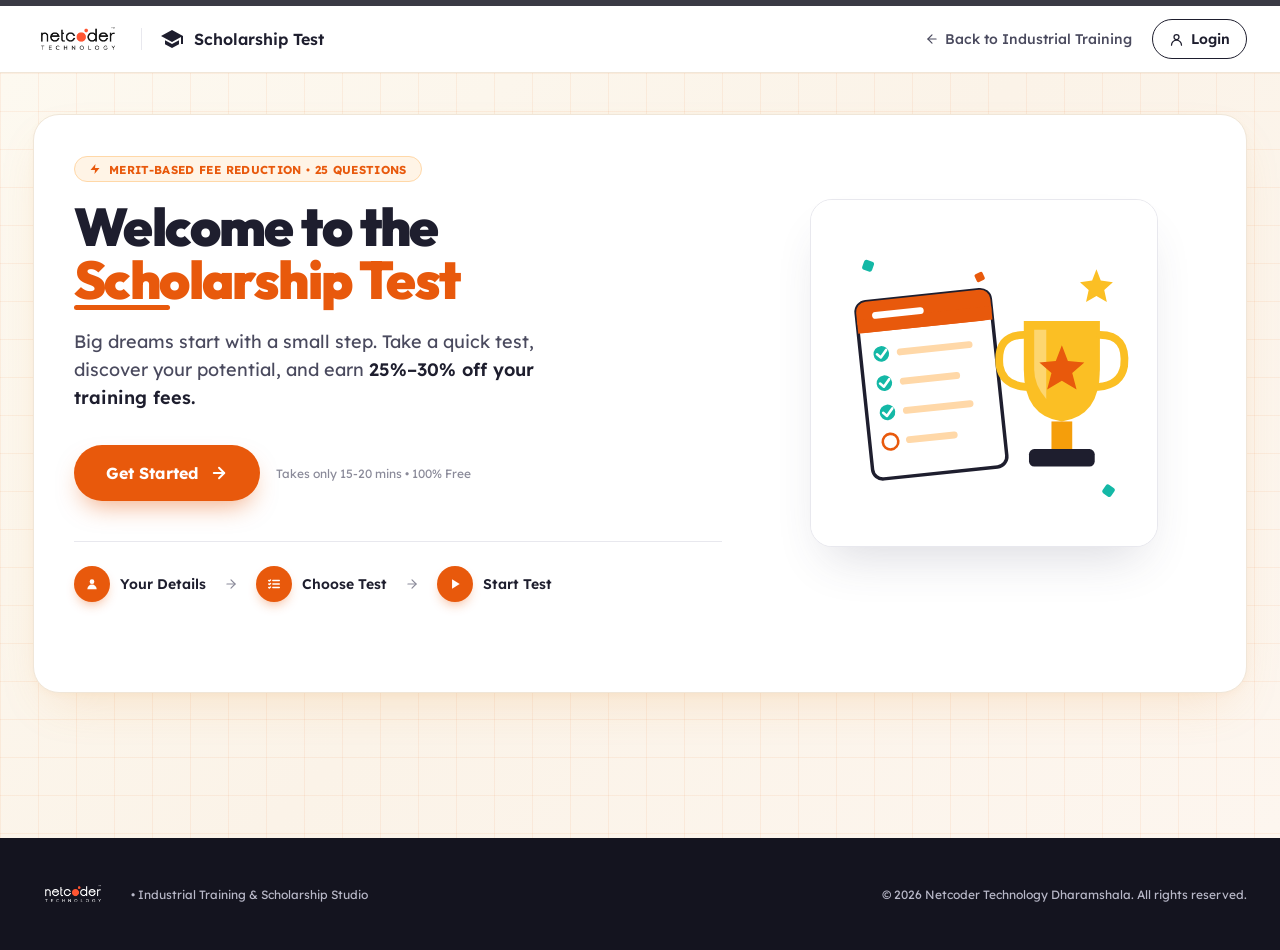
==== index.html @ 43e9c065 "12 nov" ====
<!DOCTYPE html>
<html lang="en">
<head>
  <meta charset="UTF-8" />
  <meta name="viewport" content="width=device-width, initial-scale=1" />
  <title>Scholarship Test — Netcoder Technology</title>
  <link rel="stylesheet" href="style.css" />
  <link rel="preconnect" href="https://fonts.googleapis.com" />
  <link rel="preconnect" href="https://fonts.gstatic.com" crossorigin />
  <link
    href="https://fonts.googleapis.com/css2?family=Lexend:wght@300;400;500;600;700&family=Outfit:wght@700;800;900&display=swap"
    rel="stylesheet"
  />
</head>
<body>

  <!-- ===================== TOP NAVBAR ===================== -->
  <nav class="nav">
    <div class="container nav-inner">

      <!-- Left side: logo + page title -->
      <div class="nav-left">
        <!-- LOGO: put your netcoder logo here, e.g. <img src="logo.png" alt="Netcoder" /> -->
        <span class="logo-box">
          <img src="./img/logo.png" alt="">
        </span>

        <span class="divider"></span>

        <a href="#" class="page-title">
          <svg viewBox="0 0 24 24" fill="currentColor">
            <path d="M12 3 1 9l11 6 9-4.91V17h2V9L12 3z" />
            <path d="M5 13.18v4L12 21l7-3.82v-4L12 17l-7-3.82z" />
          </svg>
          Scholarship Test
        </a>
      </div>

      <!-- Right side: back link + login button -->
      <div class="nav-right">
        <a href="#" class="back-link">
          <svg viewBox="0 0 24 24" fill="none" stroke="currentColor" stroke-width="2" stroke-linecap="round" stroke-linejoin="round">
            <path d="M19 12H5" />
            <path d="m12 19-7-7 7-7" />
          </svg>
          <span>Back to Industrial Training</span>
        </a>

        <a href="#" class="login-btn">
          <svg viewBox="0 0 24 24" fill="none" stroke="currentColor" stroke-width="2" stroke-linecap="round" stroke-linejoin="round">
            <circle cx="12" cy="8" r="4" />
            <path d="M4 21a8 8 0 0 1 16 0" />
          </svg>
          Login
        </a>
      </div>

    </div>
  </nav>

  <!-- ===================== HERO SECTION ===================== -->
  <section class="hero-section">
    <div class="container">
      <div class="hero-card">

        <!-- Left column: text content -->
        <div class="container1">

          <span class="badge">
            <svg viewBox="0 0 24 24" fill="currentColor">
              <path d="M13 2 3 14h9l-1 8 10-12h-9l1-8z" />
            </svg>
            Merit-based fee reduction • 25 questions
          </span>

          <h1 class="heading">
            Welcome to the<br />
            <span class="heading-orange">Scholarship Test</span>
          </h1>

          <p class="subtext">
           Big dreams start with a small step. Take a quick test, discover your potential,
            and earn <strong>25%–30% off your training fees.</strong> 
          </p>

          <div class="button-row">
           <a href="details.html" class="main-button">
  Get Started
  <svg viewBox="0 0 24 24" fill="none" stroke="currentColor" stroke-width="2.5" stroke-linecap="round" stroke-linejoin="round">
    <path d="M5 12h14" />
    <path d="m12 5 7 7-7 7" />
  </svg>
</a>
            <span class="small-note">Takes only 15-20 mins • 100% Free</span>
          </div>

          <hr class="line" />

          <!-- 3 steps -->
          <div class="steps">
            <div class="step">
              <span class="step-icon">
                <svg viewBox="0 0 24 24" fill="currentColor">
                  <circle cx="12" cy="8" r="4" />
                  <path d="M4 21a8 8 0 0 1 16 0z" />
                </svg>
              </span>
              Your Details
            </div>

            <span class="step-arrow">
              <svg viewBox="0 0 24 24" fill="none" stroke="currentColor" stroke-width="2" stroke-linecap="round" stroke-linejoin="round">
                <path d="M5 12h14" />
                <path d="m12 5 7 7-7 7" />
              </svg>
            </span>

            <div class="step">
              <span class="step-icon">
                <svg viewBox="0 0 24 24" fill="none" stroke="currentColor" stroke-width="2.5" stroke-linecap="round" stroke-linejoin="round">
                  <path d="M10 6h11" />
                  <path d="M10 12h11" />
                  <path d="M10 18h11" />
                  <path d="m3 6 1 1 2-2" />
                  <path d="m3 12 1 1 2-2" />
                  <path d="m3 18 1 1 2-2" />
                </svg>
              </span>
              Choose Test
            </div>

            <span class="step-arrow">
              <svg viewBox="0 0 24 24" fill="none" stroke="currentColor" stroke-width="2" stroke-linecap="round" stroke-linejoin="round">
                <path d="M5 12h14" />
                <path d="m12 5 7 7-7 7" />
              </svg>
            </span>

            <div class="step">
              <span class="step-icon">
                <svg viewBox="0 0 24 24" fill="currentColor">
                  <path d="M7 4v16l13-8z" />
                </svg>
              </span>
              Start Test
            </div>
          </div>

        </div>

        <!-- Right column: girl image -->
        <div class="container2">
          <div class="image-box">
           <img src="./img/s4.svg" alt="">
          </div>
        </div>

      </div>
    </div>
  </section>

  <!-- ===================== FOOTER ===================== -->
  <footer class="footer">
  <div class="container footer-inner">
    <div class="footer-left">
      <!-- FOOTER LOGO -->
      <span class="logo-box small">
        <img src="./img/logo2.png" alt="Netcoder Technology" />
      </span>
      <span>• Industrial Training &amp; Scholarship Studio</span>
    </div>
    <span>© 2026 Netcoder Technology Dharamshala. All rights reserved.</span>
  </div>
</footer>

  <script src="script_v2.js"></script>
</body>
</html>
---- style.css ----
/* ============================================
   Scholarship Test page — simple version
   Class names are plain English so the file
   is easy to read and edit.
   ============================================ */

/* ---------- Basic setup ---------- */
* {
  margin: 0;
  padding: 0;
  box-sizing: border-box;
}

body {
  font-family: "Lexend", system-ui, sans-serif;
  color: #1e1e2e;
  background: linear-gradient(135deg, #fdf9f0 0%, #fbf3e8 50%, #fdf6ef 100%);
  border-top: 6px solid #3a3a44;
  min-height: 100vh;
  display: flex;
  flex-direction: column;
  -webkit-font-smoothing: antialiased;
}

/* Reusable centered container */
.container {
  width: 100%;
  max-width: 1262px;
  margin: 0 auto;
  padding: 0 24px;
}

/* ---------- Top navbar ---------- */
.nav {
  background: #ffffff;
  border-bottom: 1px solid #f0e6d8;
}

.nav-inner {
  height: 66px;
  display: flex;
  align-items: center;
  justify-content: space-between;
}

.nav-left {
  display: flex;
  align-items: center;
  gap: 18px;
}

/* Empty box where your logo will go */
.logo-box {
  width: 90px;
  height: 52px;
  display: block;
}

.logo-box img {
  width: 100%;
  height: 100%;
  object-fit: contain;
}

.main-button {
  text-decoration: none;
  /* baaki jo pehle se likha hai wahi rehne do */
}

.logo-box.small {
  width: 80px;
  height: 30px;
}

.divider {
  width: 1px;
  height: 22px;
  background: #e8e8ee;
}

.page-title {
  display: flex;
  align-items: center;
  gap: 10px;
  font-weight: 600;
  font-size: 16px;
  color: #1e1e2e;
  text-decoration: none;
}

.page-title svg {
  width: 24px;
  height: 24px;
}

.nav-right {
  display: flex;
  align-items: center;
  gap: 20px;
}

.back-link {
  display: inline-flex;
  align-items: center;
  gap: 6px;
  font-size: 14px;
  font-weight: 500;
  color: #4a4a5e;
  text-decoration: none;
  transition: color 0.2s;
}

.back-link:hover {
  color: #e8590c;
}

.back-link svg {
  width: 14px;
  height: 14px;
}

.login-btn {
  display: inline-flex;
  align-items: center;
  gap: 7px;
  height: 40px;
  padding: 0 16px;
  border: 1px solid #1e1e2e;
  border-radius: 999px;
  background: transparent;
  color: #1e1e2e;
  font-size: 14px;
  font-weight: 600;
  text-decoration: none;
  transition: background 0.2s, color 0.2s;
}

.login-btn:hover {
  background: #e8590c;
  color: #ffffff;
  border: none;
}

.login-btn svg {
  width: 15px;
  height: 15px;
}

/* ---------- Hero section ---------- */
.hero-section {
  flex: 1;
  padding: 41px 0 145px;
  background-color: #fdf6ef;
  background-image:
    linear-gradient(rgba(232, 89, 12, 0.07) 1px, transparent 1px),
    linear-gradient(90deg, rgba(232, 89, 12, 0.07) 1px, transparent 1px),
    linear-gradient(135deg, #fdf9f0 0%, #fbf3e8 50%, #fdf6ef 100%);
  background-size: 38px 38px, 38px 38px, 100% 100%;
}

/* The big white card in the middle */
.hero-card {
  background: #ffffff;
  border-radius: 26px;
  border: 1px solid #f0e6d8;
  box-shadow: 0 20px 50px -20px rgba(230, 150, 60, 0.25),
    0 2px 6px rgba(230, 150, 60, 0.06);
  padding: 41px 40px 90px;
  display: grid;
  grid-template-columns: minmax(0, 648px) 1fr;
  gap: 40px;
  align-items: start;
}

/* Left column */
.container1 {
  min-width: 0;
}

/* Small orange pill at the top */
.badge {
  display: inline-flex;
  align-items: center;
  gap: 8px;
  height: 26px;
  padding: 0 14px;
  border: 1px solid #ffd8a8;
  border-radius: 999px;
  background: #fff4e6;
  color: #e8590c;
  font-size: 11.5px;
  font-weight: 700;
  letter-spacing: 0.03em;
  text-transform: uppercase;
}

.badge svg {
  width: 12px;
  height: 12px;
}

/* Big heading */
.heading {
  margin-top: 18px;
  font-family: "Outfit", system-ui, sans-serif;
  font-weight: 900;
  font-size: 53px;
  line-height: 1;
  letter-spacing: -0.03em;
  color: #1e1e2e;
}

.heading-orange {
  position: relative;
  display: inline-block;
  color: #e8590c;
}

/* Small orange underline below "Scholarship Test" */
.heading-orange::after {
  content: "";
  position: absolute;
  left: 0;
  bottom: -4px;
  width: 96px;
  height: 5px;
  border-radius: 3px;
  background: #e8590c;
}

/* Paragraph under the heading */
.subtext {
  margin-top: 22px;
  max-width: 490px;
  font-size: 18px;
  line-height: 1.56;
  color: #4a4a5e;
}

.subtext strong {
  color: #1e1e2e;
  font-weight: 600;
}

/* Button + small note row */
.button-row {
  margin-top: 33px;
  display: flex;
  align-items: center;
  gap: 16px;
  flex-wrap: wrap;
}

.main-button {
  display: inline-flex;
  align-items: center;
  gap: 12px;
  height: 56px;
  padding: 0 32px;
  border: 0;
  border-radius: 999px;
  background: #e8590c;
  color: #ffffff;
  font-family: "Lexend", system-ui, sans-serif;
  font-size: 16px;
  font-weight: 700;
  cursor: pointer;
  box-shadow: 0 12px 24px -8px rgba(232, 89, 12, 0.5);
  transition: transform 0.2s, box-shadow 0.2s, background 0.2s;
}

.main-button:hover {
  transform: translateY(-2px);
  background: #d9480f;
  box-shadow: 0 16px 30px -8px rgba(232, 89, 12, 0.6);
}

.main-button svg {
  width: 18px;
  height: 18px;
  transition: transform 0.2s;
}

.main-button:hover svg {
  transform: translateX(3px);
}

.small-note {
  font-size: 12px;
  color: #8a8a99;
}

/* Thin divider line */
.line {
  margin: 40px 0 24px;
  height: 1px;
  background: #e8e8ee;
  border: 0;
}

/* 3 steps row */
.steps {
  display: flex;
  align-items: center;
  flex-wrap: wrap;
  gap: 18px;
}

.step {
  display: flex;
  align-items: center;
  gap: 10px;
  font-size: 14px;
  font-weight: 600;
  color: #1e1e2e;
}

.step-icon {
  width: 36px;
  height: 36px;
  border-radius: 50%;
  display: grid;
  place-items: center;
  background: #e8590c;
  color: #ffffff;
  box-shadow: 0 6px 12px -4px rgba(232, 89, 12, 0.45);
}

.step-icon svg {
  width: 14px;
  height: 14px;
}

.step-arrow {
  color: #8a8a99;
  display: flex;
}

.step-arrow svg {
  width: 14px;
  height: 14px;
}

/* Right column: girl image */
.container2 {
  display: flex;
  justify-content: center;
  padding-top: 43px;
}

.image-box {
  width: 348px;
  height: 348px;
  border-radius: 22px;
  background: #ffffff;
  border: 1px solid #e8e8ee;
  box-shadow: 0 25px 50px -18px rgba(60, 60, 90, 0.2);
  overflow: hidden;
  display: grid;
  place-items: center;
}

.image-box img {
  width: 100%;
  height: 100%;
  object-fit: contain;
}

/* ---------- Footer ---------- */
.footer {
  background: #14141f;
  color: #b8b8c8;
}

.footer-inner {
  height: 112px;
  display: flex;
  align-items: center;
  justify-content: space-between;
  gap: 16px;
  font-size: 12px;
}

.footer-left {
  display: flex;
  align-items: center;
  gap: 18px;
}

/* ---------- Mobile / small screens ---------- */
@media (max-width: 960px) {
  .hero-card {
    grid-template-columns: 1fr;
    padding: 32px 24px 48px;
  }
  .container2 {
    padding-top: 0;
    order: -1;
  }
  .heading {
    font-size: 42px;
  }
}

@media (max-width: 600px) {
  .back-link span {
    display: none;
  }
  .page-title {
    font-size: 14px;
  }
  .heading {
    font-size: 36px;
  }
  .subtext {
    font-size: 16px;
  }
  .image-box {
    width: 100%;
    max-width: 300px;
    height: 300px;
  }
  .footer-inner {
    height: auto;
    padding-top: 28px;
    padding-bottom: 28px;
    flex-direction: column;
    align-items: flex-start;
  }
  .step-arrow {
    display: none;
  }
}
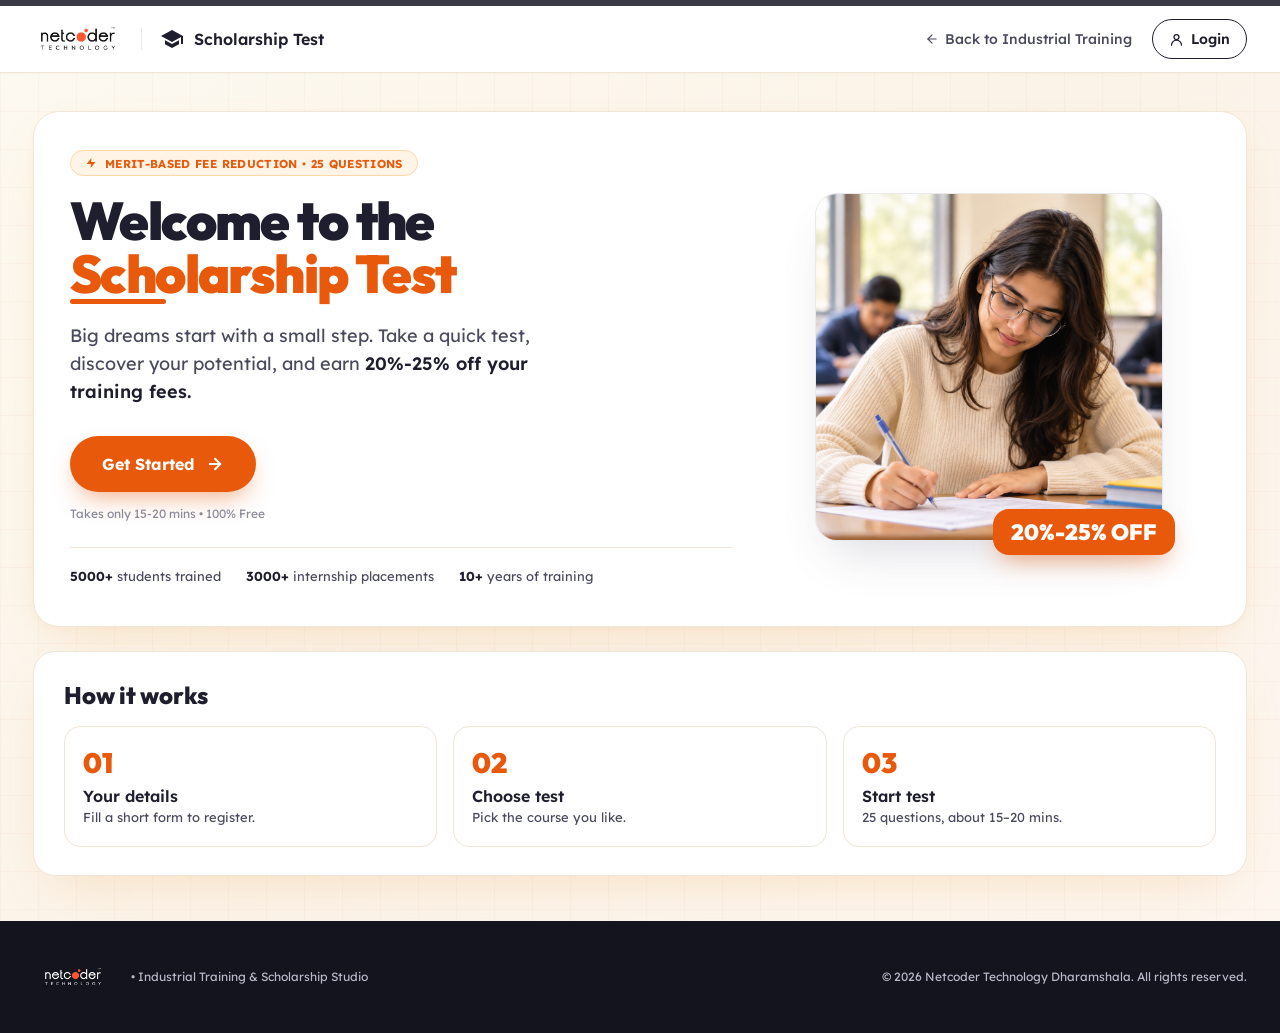
==== commit 080e488f: "12 nov" ====
--- a/index.html
+++ b/index.html
@@ -1,28 +1,33 @@
+
 <!DOCTYPE html>
 <html lang="en">
+
 <head>
   <meta charset="UTF-8" />
   <meta name="viewport" content="width=device-width, initial-scale=1" />
+
   <title>Scholarship Test — Netcoder Technology</title>
+
   <link rel="stylesheet" href="style.css" />
+
   <link rel="preconnect" href="https://fonts.googleapis.com" />
   <link rel="preconnect" href="https://fonts.gstatic.com" crossorigin />
+
   <link
     href="https://fonts.googleapis.com/css2?family=Lexend:wght@300;400;500;600;700&family=Outfit:wght@700;800;900&display=swap"
-    rel="stylesheet"
-  />
+    rel="stylesheet" />
 </head>
+
 <body>
 
-  <!-- ===================== TOP NAVBAR ===================== -->
+  <!-- NAVBAR -->
   <nav class="nav">
     <div class="container nav-inner">
 
-      <!-- Left side: logo + page title -->
       <div class="nav-left">
-        <!-- LOGO: put your netcoder logo here, e.g. <img src="logo.png" alt="Netcoder" /> -->
+
         <span class="logo-box">
-          <img src="./img/logo.png" alt="">
+          <img src="./img/logo.png" alt="Netcoder Technology" />
         </span>
 
         <span class="divider"></span>
@@ -34,12 +39,14 @@
           </svg>
           Scholarship Test
         </a>
-      </div>
-
-      <!-- Right side: back link + login button -->
+
+      </div>
+
       <div class="nav-right">
+
         <a href="#" class="back-link">
-          <svg viewBox="0 0 24 24" fill="none" stroke="currentColor" stroke-width="2" stroke-linecap="round" stroke-linejoin="round">
+          <svg viewBox="0 0 24 24" fill="none" stroke="currentColor"
+            stroke-width="2" stroke-linecap="round" stroke-linejoin="round">
             <path d="M19 12H5" />
             <path d="m12 19-7-7 7-7" />
           </svg>
@@ -47,23 +54,27 @@
         </a>
 
         <a href="#" class="login-btn">
-          <svg viewBox="0 0 24 24" fill="none" stroke="currentColor" stroke-width="2" stroke-linecap="round" stroke-linejoin="round">
+          <svg viewBox="0 0 24 24" fill="none" stroke="currentColor"
+            stroke-width="2" stroke-linecap="round" stroke-linejoin="round">
             <circle cx="12" cy="8" r="4" />
             <path d="M4 21a8 8 0 0 1 16 0" />
           </svg>
           Login
         </a>
-      </div>
-
+
+      </div>
     </div>
   </nav>
 
-  <!-- ===================== HERO SECTION ===================== -->
-  <section class="hero-section">
+
+  <!-- MAIN SECTION -->
+  <main class="hero-section">
+
     <div class="container">
+
+      <!-- HERO CARD -->
       <div class="hero-card">
 
-        <!-- Left column: text content -->
         <div class="container1">
 
           <span class="badge">
@@ -79,100 +90,119 @@
           </h1>
 
           <p class="subtext">
-           Big dreams start with a small step. Take a quick test, discover your potential,
-            and earn <strong>25%–30% off your training fees.</strong> 
+            Big dreams start with a small step. Take a quick test,
+            discover your potential, and earn
+            <strong>20%-25% off your training fees.</strong>
           </p>
 
           <div class="button-row">
-           <a href="details.html" class="main-button">
-  Get Started
-  <svg viewBox="0 0 24 24" fill="none" stroke="currentColor" stroke-width="2.5" stroke-linecap="round" stroke-linejoin="round">
-    <path d="M5 12h14" />
-    <path d="m12 5 7 7-7 7" />
-  </svg>
-</a>
-            <span class="small-note">Takes only 15-20 mins • 100% Free</span>
-          </div>
-
-          <hr class="line" />
-
-          <!-- 3 steps -->
-          <div class="steps">
-            <div class="step">
-              <span class="step-icon">
-                <svg viewBox="0 0 24 24" fill="currentColor">
-                  <circle cx="12" cy="8" r="4" />
-                  <path d="M4 21a8 8 0 0 1 16 0z" />
-                </svg>
-              </span>
-              Your Details
-            </div>
-
-            <span class="step-arrow">
-              <svg viewBox="0 0 24 24" fill="none" stroke="currentColor" stroke-width="2" stroke-linecap="round" stroke-linejoin="round">
+
+            <a href="details.html" class="main-button">
+              Get Started
+
+              <svg viewBox="0 0 24 24" fill="none" stroke="currentColor"
+                stroke-width="2.5" stroke-linecap="round" stroke-linejoin="round">
                 <path d="M5 12h14" />
                 <path d="m12 5 7 7-7 7" />
               </svg>
-            </span>
-
-            <div class="step">
-              <span class="step-icon">
-                <svg viewBox="0 0 24 24" fill="none" stroke="currentColor" stroke-width="2.5" stroke-linecap="round" stroke-linejoin="round">
-                  <path d="M10 6h11" />
-                  <path d="M10 12h11" />
-                  <path d="M10 18h11" />
-                  <path d="m3 6 1 1 2-2" />
-                  <path d="m3 12 1 1 2-2" />
-                  <path d="m3 18 1 1 2-2" />
-                </svg>
-              </span>
-              Choose Test
+            </a>
+
+          </div>
+
+          <span class="small-note">
+            Takes only 15-20 mins • 100% Free
+          </span>
+
+          <div class="trust">
+            <span><strong>5000+</strong> students trained</span>
+            <span><strong>3000+</strong> internship placements</span>
+            <span><strong>10+</strong> years of training</span>
+          </div>
+
+        </div>
+
+
+        <!-- STUDENT IMAGE -->
+        <div class="container2">
+
+          <div class="image-wrap">
+
+            <div class="image-box">
+              <img src="./img/student.png" alt="Student taking a test" />
             </div>
 
-            <span class="step-arrow">
-              <svg viewBox="0 0 24 24" fill="none" stroke="currentColor" stroke-width="2" stroke-linecap="round" stroke-linejoin="round">
-                <path d="M5 12h14" />
-                <path d="m12 5 7 7-7 7" />
-              </svg>
-            </span>
-
-            <div class="step">
-              <span class="step-icon">
-                <svg viewBox="0 0 24 24" fill="currentColor">
-                  <path d="M7 4v16l13-8z" />
-                </svg>
-              </span>
-              Start Test
+            <div class="offer-chip">
+              20%-25% OFF
             </div>
+
           </div>
 
         </div>
 
-        <!-- Right column: girl image -->
-        <div class="container2">
-          <div class="image-box">
-           <img src="./img/s4.svg" alt="">
-          </div>
+      </div>
+
+
+      <!-- HOW IT WORKS -->
+      <section class="info-card">
+
+        <h2>How it works</h2>
+
+        <div class="card-grid">
+
+          <div class="how-card">
+            <span class="num">01</span>
+            <h3>Your details</h3>
+            <p>Fill a short form to register.</p>
+          </div>
+
+          <div class="how-card">
+            <span class="num">02</span>
+            <h3>Choose test</h3>
+            <p>Pick the course you like.</p>
+          </div>
+
+          <div class="how-card">
+            <span class="num">03</span>
+            <h3>Start test</h3>
+            <p>25 questions, about 15–20 mins.</p>
+          </div>
+
         </div>
 
-      </div>
+      </section>
+
     </div>
-  </section>
-
-  <!-- ===================== FOOTER ===================== -->
+
+  </main>
+
+
+  <!-- FULL WIDTH FOOTER -->
   <footer class="footer">
-  <div class="container footer-inner">
-    <div class="footer-left">
-      <!-- FOOTER LOGO -->
-      <span class="logo-box small">
-        <img src="./img/logo2.png" alt="Netcoder Technology" />
+
+    <div class="footer-inner">
+
+      <div class="footer-left">
+
+        <span class="logo-box small">
+          <img src="./img/logo2.png" alt="Netcoder Technology" />
+        </span>
+
+        <span class="footer-description">
+          • Industrial Training &amp; Scholarship Studio
+        </span>
+
+      </div>
+
+      <span class="copyright">
+        © 2026 Netcoder Technology Dharamshala. All rights reserved.
       </span>
-      <span>• Industrial Training &amp; Scholarship Studio</span>
+
     </div>
-    <span>© 2026 Netcoder Technology Dharamshala. All rights reserved.</span>
-  </div>
-</footer>
-
-  <script src="script_v2.js"></script>
+
+  </footer>
+
+
+  <script src="script.js"></script>
+
 </body>
 </html>
--- a/style.css
+++ b/style.css
@@ -1,28 +1,44 @@
-/* ============================================
-   Scholarship Test page — simple version
-   Class names are plain English so the file
-   is easy to read and edit.
-   ============================================ */
-
-/* ---------- Basic setup ---------- */
+
+/* ============================================
+   SCHOLARSHIP TEST PAGE
+   Professional Responsive CSS
+============================================ */
+
+
+/* ---------- BASIC SETUP ---------- */
+
 * {
   margin: 0;
   padding: 0;
   box-sizing: border-box;
 }
 
+html {
+  scroll-behavior: smooth;
+}
+
 body {
+  min-height: 100vh;
+  display: flex;
+  flex-direction: column;
+
   font-family: "Lexend", system-ui, sans-serif;
   color: #1e1e2e;
-  background: linear-gradient(135deg, #fdf9f0 0%, #fbf3e8 50%, #fdf6ef 100%);
+
+  background: linear-gradient(
+    135deg,
+    #fdf9f0 0%,
+    #fbf3e8 50%,
+    #fdf6ef 100%
+  );
+
   border-top: 6px solid #3a3a44;
-  min-height: 100vh;
-  display: flex;
-  flex-direction: column;
   -webkit-font-smoothing: antialiased;
 }
 
-/* Reusable centered container */
+
+/* ---------- REUSABLE CONTAINER ---------- */
+
 .container {
   width: 100%;
   max-width: 1262px;
@@ -30,41 +46,47 @@
   padding: 0 24px;
 }
 
-/* ---------- Top navbar ---------- */
+
+/* ============================================
+   NAVBAR
+============================================ */
+
 .nav {
+  width: 100%;
   background: #ffffff;
   border-bottom: 1px solid #f0e6d8;
+  flex-shrink: 0;
 }
 
 .nav-inner {
-  height: 66px;
+  min-height: 66px;
+
   display: flex;
   align-items: center;
   justify-content: space-between;
+
+  gap: 20px;
 }
 
 .nav-left {
   display: flex;
   align-items: center;
   gap: 18px;
-}
-
-/* Empty box where your logo will go */
+  min-width: 0;
+}
+
 .logo-box {
   width: 90px;
   height: 52px;
   display: block;
+  flex-shrink: 0;
 }
 
 .logo-box img {
   width: 100%;
   height: 100%;
   object-fit: contain;
-}
-
-.main-button {
-  text-decoration: none;
-  /* baaki jo pehle se likha hai wahi rehne do */
+  display: block;
 }
 
 .logo-box.small {
@@ -76,21 +98,25 @@
   width: 1px;
   height: 22px;
   background: #e8e8ee;
+  flex-shrink: 0;
 }
 
 .page-title {
   display: flex;
   align-items: center;
   gap: 10px;
+
+  font-size: 16px;
   font-weight: 600;
-  font-size: 16px;
   color: #1e1e2e;
   text-decoration: none;
+  white-space: nowrap;
 }
 
 .page-title svg {
   width: 24px;
   height: 24px;
+  flex-shrink: 0;
 }
 
 .nav-right {
@@ -103,11 +129,13 @@
   display: inline-flex;
   align-items: center;
   gap: 6px;
+
   font-size: 14px;
   font-weight: 500;
   color: #4a4a5e;
   text-decoration: none;
-  transition: color 0.2s;
+
+  transition: color 0.2s ease;
 }
 
 .back-link:hover {
@@ -117,28 +145,36 @@
 .back-link svg {
   width: 14px;
   height: 14px;
+  flex-shrink: 0;
 }
 
 .login-btn {
   display: inline-flex;
   align-items: center;
+  justify-content: center;
   gap: 7px;
+
   height: 40px;
   padding: 0 16px;
+
   border: 1px solid #1e1e2e;
   border-radius: 999px;
+
   background: transparent;
   color: #1e1e2e;
+
   font-size: 14px;
   font-weight: 600;
   text-decoration: none;
-  transition: background 0.2s, color 0.2s;
+  white-space: nowrap;
+
+  transition: background 0.2s ease, color 0.2s ease;
 }
 
 .login-btn:hover {
   background: #e8590c;
   color: #ffffff;
-  border: none;
+  border-color: #e8590c;
 }
 
 .login-btn svg {
@@ -146,48 +182,97 @@
   height: 15px;
 }
 
-/* ---------- Hero section ---------- */
+
+/* ============================================
+   HERO SECTION
+============================================ */
+
 .hero-section {
   flex: 1;
-  padding: 41px 0 145px;
+  width: 100%;
+
+  padding: 38px 0 45px;
+
   background-color: #fdf6ef;
+
   background-image:
-    linear-gradient(rgba(232, 89, 12, 0.07) 1px, transparent 1px),
-    linear-gradient(90deg, rgba(232, 89, 12, 0.07) 1px, transparent 1px),
-    linear-gradient(135deg, #fdf9f0 0%, #fbf3e8 50%, #fdf6ef 100%);
-  background-size: 38px 38px, 38px 38px, 100% 100%;
-}
-
-/* The big white card in the middle */
+    linear-gradient(
+      rgba(232, 89, 12, 0.035) 1px,
+      transparent 1px
+    ),
+    linear-gradient(
+      90deg,
+      rgba(232, 89, 12, 0.035) 1px,
+      transparent 1px
+    ),
+    linear-gradient(
+      135deg,
+      #fdf9f0 0%,
+      #fbf3e8 50%,
+      #fdf6ef 100%
+    );
+
+  background-size:
+    38px 38px,
+    38px 38px,
+    100% 100%;
+}
+
+.hero-section > .container {
+  display: flex;
+  flex-direction: column;
+  gap: 24px;
+}
+
+
+/* ============================================
+   HERO CARD
+============================================ */
+
 .hero-card {
+  width: 100%;
+
   background: #ffffff;
+  border: 1px solid #f0e6d8;
   border-radius: 26px;
-  border: 1px solid #f0e6d8;
-  box-shadow: 0 20px 50px -20px rgba(230, 150, 60, 0.25),
+
+  box-shadow:
+    0 20px 50px -20px rgba(230, 150, 60, 0.25),
     0 2px 6px rgba(230, 150, 60, 0.06);
-  padding: 41px 40px 90px;
+
+  padding: 38px 36px 42px;
+
   display: grid;
-  grid-template-columns: minmax(0, 648px) 1fr;
-  gap: 40px;
-  align-items: start;
-}
-
-/* Left column */
+  grid-template-columns: minmax(0, 1.5fr) minmax(280px, 1fr);
+
+  gap: 35px;
+  align-items: center;
+}
+
+
+/* ---------- LEFT COLUMN ---------- */
+
 .container1 {
   min-width: 0;
 }
 
-/* Small orange pill at the top */
+
+/* Badge */
+
 .badge {
   display: inline-flex;
   align-items: center;
   gap: 8px;
-  height: 26px;
-  padding: 0 14px;
+
+  min-height: 26px;
+  padding: 4px 14px;
+
   border: 1px solid #ffd8a8;
   border-radius: 999px;
+
   background: #fff4e6;
   color: #e8590c;
+
   font-size: 11.5px;
   font-weight: 700;
   letter-spacing: 0.03em;
@@ -197,16 +282,21 @@
 .badge svg {
   width: 12px;
   height: 12px;
-}
-
-/* Big heading */
+  flex-shrink: 0;
+}
+
+
+/* Heading */
+
 .heading {
   margin-top: 18px;
+
   font-family: "Outfit", system-ui, sans-serif;
   font-weight: 900;
   font-size: 53px;
   line-height: 1;
   letter-spacing: -0.03em;
+
   color: #1e1e2e;
 }
 
@@ -216,24 +306,30 @@
   color: #e8590c;
 }
 
-/* Small orange underline below "Scholarship Test" */
 .heading-orange::after {
   content: "";
+
   position: absolute;
   left: 0;
   bottom: -4px;
+
   width: 96px;
   height: 5px;
+
   border-radius: 3px;
   background: #e8590c;
 }
 
-/* Paragraph under the heading */
+
+/* Description */
+
 .subtext {
   margin-top: 22px;
   max-width: 490px;
+
   font-size: 18px;
   line-height: 1.56;
+
   color: #4a4a5e;
 }
 
@@ -242,9 +338,14 @@
   font-weight: 600;
 }
 
-/* Button + small note row */
+
+/* ============================================
+   BUTTON
+============================================ */
+
 .button-row {
-  margin-top: 33px;
+  margin-top: 30px;
+
   display: flex;
   align-items: center;
   gap: 16px;
@@ -254,180 +355,665 @@
 .main-button {
   display: inline-flex;
   align-items: center;
+  justify-content: center;
   gap: 12px;
-  height: 56px;
+
+  min-height: 56px;
   padding: 0 32px;
+
   border: 0;
   border-radius: 999px;
+
   background: #e8590c;
   color: #ffffff;
+
   font-family: "Lexend", system-ui, sans-serif;
   font-size: 16px;
   font-weight: 700;
+
+  text-decoration: none;
   cursor: pointer;
+
   box-shadow: 0 12px 24px -8px rgba(232, 89, 12, 0.5);
-  transition: transform 0.2s, box-shadow 0.2s, background 0.2s;
+
+  transition:
+    transform 0.2s ease,
+    box-shadow 0.2s ease,
+    background 0.2s ease;
 }
 
 .main-button:hover {
   transform: translateY(-2px);
   background: #d9480f;
+
   box-shadow: 0 16px 30px -8px rgba(232, 89, 12, 0.6);
 }
 
 .main-button svg {
   width: 18px;
   height: 18px;
-  transition: transform 0.2s;
+  transition: transform 0.2s ease;
 }
 
 .main-button:hover svg {
   transform: translateX(3px);
 }
 
+
+/* Small Note */
+
 .small-note {
+  display: block;
+  margin-top: 14px;
+
   font-size: 12px;
   color: #8a8a99;
 }
 
-/* Thin divider line */
-.line {
-  margin: 40px 0 24px;
-  height: 1px;
-  background: #e8e8ee;
-  border: 0;
-}
-
-/* 3 steps row */
-.steps {
-  display: flex;
-  align-items: center;
+
+/* ============================================
+   TRUST SECTION
+============================================ */
+
+.trust {
+  margin-top: 26px;
+  padding-top: 20px;
+
+  border-top: 1px solid #f0e6d8;
+
+  display: flex;
+  align-items: center;
+  gap: 25px;
   flex-wrap: wrap;
-  gap: 18px;
-}
-
-.step {
-  display: flex;
-  align-items: center;
-  gap: 10px;
-  font-size: 14px;
-  font-weight: 600;
+
+  font-size: 13px;
+  color: #4a4a5e;
+}
+
+.trust strong {
   color: #1e1e2e;
-}
-
-.step-icon {
-  width: 36px;
-  height: 36px;
-  border-radius: 50%;
-  display: grid;
-  place-items: center;
-  background: #e8590c;
-  color: #ffffff;
-  box-shadow: 0 6px 12px -4px rgba(232, 89, 12, 0.45);
-}
-
-.step-icon svg {
-  width: 14px;
-  height: 14px;
-}
-
-.step-arrow {
-  color: #8a8a99;
-  display: flex;
-}
-
-.step-arrow svg {
-  width: 14px;
-  height: 14px;
-}
-
-/* Right column: girl image */
+  font-weight: 700;
+}
+
+
+/* ============================================
+   STUDENT IMAGE
+============================================ */
+
 .container2 {
+  min-width: 0;
+
   display: flex;
   justify-content: center;
-  padding-top: 43px;
+  align-items: center;
+}
+
+.image-wrap {
+  position: relative;
+  width: 100%;
+  max-width: 348px;
 }
 
 .image-box {
-  width: 348px;
-  height: 348px;
+  width: 100%;
+  aspect-ratio: 1 / 1;
+
   border-radius: 22px;
+
   background: #ffffff;
   border: 1px solid #e8e8ee;
+
   box-shadow: 0 25px 50px -18px rgba(60, 60, 90, 0.2);
+
   overflow: hidden;
-  display: grid;
-  place-items: center;
 }
 
 .image-box img {
   width: 100%;
   height: 100%;
-  object-fit: contain;
-}
-
-/* ---------- Footer ---------- */
+
+  object-fit: cover;
+  object-position: center;
+
+  display: block;
+}
+
+
+/* Offer Badge */
+
+.offer-chip {
+  position: absolute;
+  right: -12px;
+  bottom: -14px;
+
+  padding: 12px 18px;
+
+  border-radius: 16px;
+
+  background: #e8590c;
+  color: #ffffff;
+
+  font: 900 22px/1 "Outfit", system-ui, sans-serif;
+
+  box-shadow: 0 12px 24px -8px rgba(232, 89, 12, 0.5);
+
+  white-space: nowrap;
+}
+
+
+/* ============================================
+   HOW IT WORKS
+============================================ */
+
+.info-card {
+  width: 100%;
+
+  background: #ffffff;
+
+  border: 1px solid #f0e6d8;
+  border-radius: 22px;
+
+  box-shadow: 0 20px 50px -22px rgba(230, 150, 60, 0.28);
+
+  padding: 28px 30px;
+}
+
+.info-card h2 {
+  margin-bottom: 16px;
+
+  font: 800 24px "Outfit", system-ui, sans-serif;
+  color: #1e1e2e;
+}
+
+
+/* Cards Grid */
+
+.card-grid {
+  display: grid;
+  grid-template-columns: repeat(3, minmax(0, 1fr));
+  gap: 16px;
+}
+
+.how-card {
+  min-width: 0;
+
+  border: 1px solid #f0e6d8;
+  border-radius: 16px;
+
+  padding: 18px;
+}
+
+.how-card .num {
+  font: 900 28px "Outfit", system-ui, sans-serif;
+  color: #e8590c;
+}
+
+.how-card h3 {
+  margin: 6px 0 2px;
+
+  font-size: 16px;
+  font-weight: 600;
+}
+
+.how-card p {
+  font-size: 13px;
+  line-height: 1.5;
+  color: #4a4a5e;
+}
+
+
+/* ============================================
+   FOOTER — FULL WIDTH
+============================================ */
+
 .footer {
+  width: 100%;
+
+  min-height: 112px;
+
   background: #14141f;
   color: #b8b8c8;
+
+  margin-top: auto;
+  flex-shrink: 0;
+
+  display: flex;
+  align-items: center;
+  justify-content: center;
 }
 
 .footer-inner {
-  height: 112px;
+  width: 100%;
+  max-width: 1262px;
+
+  min-height: 112px;
+
+  margin: 0 auto;
+  padding: 20px 24px;
+
   display: flex;
   align-items: center;
   justify-content: space-between;
-  gap: 16px;
+
+  gap: 24px;
+
   font-size: 12px;
 }
 
+
+/* Footer Left */
+
 .footer-left {
   display: flex;
   align-items: center;
   gap: 18px;
-}
-
-/* ---------- Mobile / small screens ---------- */
+
+  min-width: 0;
+}
+
+.footer-left .logo-box {
+  width: 80px;
+  height: 30px;
+  flex-shrink: 0;
+}
+
+.footer-description {
+  white-space: nowrap;
+}
+
+
+/* Copyright */
+
+.copyright {
+  text-align: right;
+  line-height: 1.6;
+}
+
+
+/* ============================================
+   TABLET RESPONSIVE
+============================================ */
+
 @media (max-width: 960px) {
+
   .hero-card {
     grid-template-columns: 1fr;
-    padding: 32px 24px 48px;
-  }
+    gap: 35px;
+
+    padding: 32px 28px 40px;
+  }
+
   .container2 {
-    padding-top: 0;
     order: -1;
   }
+
+  .image-wrap {
+    max-width: 320px;
+  }
+
+  .heading {
+    font-size: 46px;
+  }
+
+  .subtext {
+    max-width: 100%;
+  }
+
+  .card-grid {
+    grid-template-columns: repeat(2, minmax(0, 1fr));
+  }
+
+  .how-card:last-child {
+    grid-column: 1 / -1;
+  }
+
+}
+
+
+/* ============================================
+   SMALL TABLET
+============================================ */
+
+@media (max-width: 768px) {
+
+  .container {
+    padding: 0 18px;
+  }
+
+  .nav-inner {
+    min-height: 62px;
+  }
+
+  .nav-left {
+    gap: 12px;
+  }
+
+  .nav-right {
+    gap: 12px;
+  }
+
+  .back-link {
+    font-size: 12px;
+  }
+
+  .page-title {
+    font-size: 14px;
+  }
+
   .heading {
     font-size: 42px;
   }
-}
+
+  .hero-section {
+    padding: 28px 0 35px;
+  }
+
+  .footer-inner {
+    padding: 22px 20px;
+  }
+
+}
+
+
+/* ============================================
+   MOBILE RESPONSIVE
+============================================ */
 
 @media (max-width: 600px) {
-  .back-link span {
+
+  .container {
+    padding: 0 14px;
+  }
+
+  /* Navbar */
+
+  .nav-inner {
+    min-height: 60px;
+    gap: 8px;
+  }
+
+  .nav-left {
+    gap: 9px;
+  }
+
+  .logo-box {
+    width: 70px;
+    height: 42px;
+  }
+
+  .divider {
+    height: 20px;
+  }
+
+  .page-title {
+    gap: 5px;
+    font-size: 12px;
+  }
+
+  .page-title svg {
+    width: 19px;
+    height: 19px;
+  }
+
+  .nav-right {
+    gap: 8px;
+  }
+
+  .back-link {
     display: none;
   }
+
+  .login-btn {
+    height: 35px;
+    padding: 0 11px;
+    font-size: 12px;
+  }
+
+
+  /* Hero */
+
+  .hero-section {
+    padding: 22px 0 30px;
+  }
+
+  .hero-section > .container {
+    gap: 18px;
+  }
+
+  .hero-card {
+    padding: 25px 20px 32px;
+    gap: 30px;
+    border-radius: 20px;
+  }
+
+  .badge {
+    font-size: 9px;
+    padding: 5px 10px;
+    height: auto;
+  }
+
+  .heading {
+    font-size: clamp(30px, 7vw, 40px);
+    line-height: 1.08;
+    margin-top: 17px;
+  }
+
+  .heading-orange::after {
+    width: 75px;
+    height: 4px;
+  }
+
+  .subtext {
+    margin-top: 18px;
+    font-size: 15px;
+    line-height: 1.6;
+  }
+
+  .button-row {
+    margin-top: 24px;
+  }
+
+  .main-button {
+    min-height: 49px;
+    padding: 0 25px;
+    font-size: 14px;
+  }
+
+  .small-note {
+    font-size: 11px;
+  }
+
+  .trust {
+    gap: 12px 18px;
+    margin-top: 22px;
+    padding-top: 18px;
+    font-size: 11px;
+  }
+
+
+  /* Image */
+
+  .image-wrap {
+    max-width: 290px;
+  }
+
+  .image-box {
+    border-radius: 17px;
+  }
+
+  .offer-chip {
+    right: -5px;
+    bottom: -10px;
+
+    padding: 10px 13px;
+    font-size: 17px;
+    border-radius: 12px;
+  }
+
+
+  /* How it works */
+
+  .info-card {
+    padding: 23px 18px;
+    border-radius: 18px;
+  }
+
+  .info-card h2 {
+    font-size: 22px;
+  }
+
+  .card-grid {
+    grid-template-columns: 1fr;
+    gap: 12px;
+  }
+
+  .how-card:last-child {
+    grid-column: auto;
+  }
+
+  .how-card {
+    padding: 16px;
+  }
+
+
+  /* Footer */
+
+  .footer-inner {
+    min-height: 112px;
+
+    flex-direction: column;
+    justify-content: center;
+    align-items: center;
+
+    text-align: center;
+    gap: 12px;
+
+    padding: 22px 14px;
+  }
+
+  .footer-left {
+    justify-content: center;
+    flex-wrap: wrap;
+    gap: 10px;
+  }
+
+  .footer-left .logo-box {
+    width: 70px;
+    height: 26px;
+  }
+
+  .footer-description {
+    font-size: 10px;
+    white-space: normal;
+  }
+
+  .copyright {
+    font-size: 10px;
+    text-align: center;
+  }
+
+}
+
+
+/* ============================================
+   EXTRA SMALL MOBILE — 320px
+============================================ */
+
+@media (max-width: 380px) {
+
+  .container {
+    padding: 0 10px;
+  }
+
+  .nav-inner {
+    gap: 5px;
+  }
+
+  .nav-left {
+    gap: 7px;
+  }
+
+  .logo-box {
+    width: 62px;
+  }
+
   .page-title {
+    font-size: 11px;
+    gap: 4px;
+  }
+
+  .page-title svg {
+    width: 17px;
+    height: 17px;
+  }
+
+  .login-btn {
+    padding: 0 9px;
+    font-size: 11px;
+    gap: 5px;
+  }
+
+  .hero-card {
+    padding: 22px 15px 28px;
+    gap: 27px;
+  }
+
+  .badge {
+    font-size: 8px;
+    letter-spacing: 0;
+    gap: 5px;
+    padding: 5px 8px;
+  }
+
+  .heading {
+    font-size: 29px;
+  }
+
+  .subtext {
     font-size: 14px;
   }
-  .heading {
-    font-size: 36px;
-  }
-  .subtext {
-    font-size: 16px;
-  }
-  .image-box {
-    width: 100%;
-    max-width: 300px;
-    height: 300px;
-  }
-  .footer-inner {
-    height: auto;
-    padding-top: 28px;
-    padding-bottom: 28px;
+
+  .trust {
     flex-direction: column;
     align-items: flex-start;
-  }
-  .step-arrow {
-    display: none;
-  }
-}+    gap: 10px;
+  }
+
+  .image-wrap {
+    max-width: 250px;
+  }
+
+  .offer-chip {
+    font-size: 15px;
+    padding: 9px 11px;
+  }
+
+  .info-card {
+    padding: 20px 14px;
+  }
+
+  .info-card h2 {
+    font-size: 20px;
+  }
+
+  .how-card {
+    padding: 14px;
+  }
+
+  .footer-inner {
+    padding: 20px 10px;
+  }
+
+  .footer-left {
+    gap: 7px;
+  }
+
+  .footer-description {
+    font-size: 9px;
+  }
+
+  .copyright {
+    font-size: 9px;
+  }
+
+}
